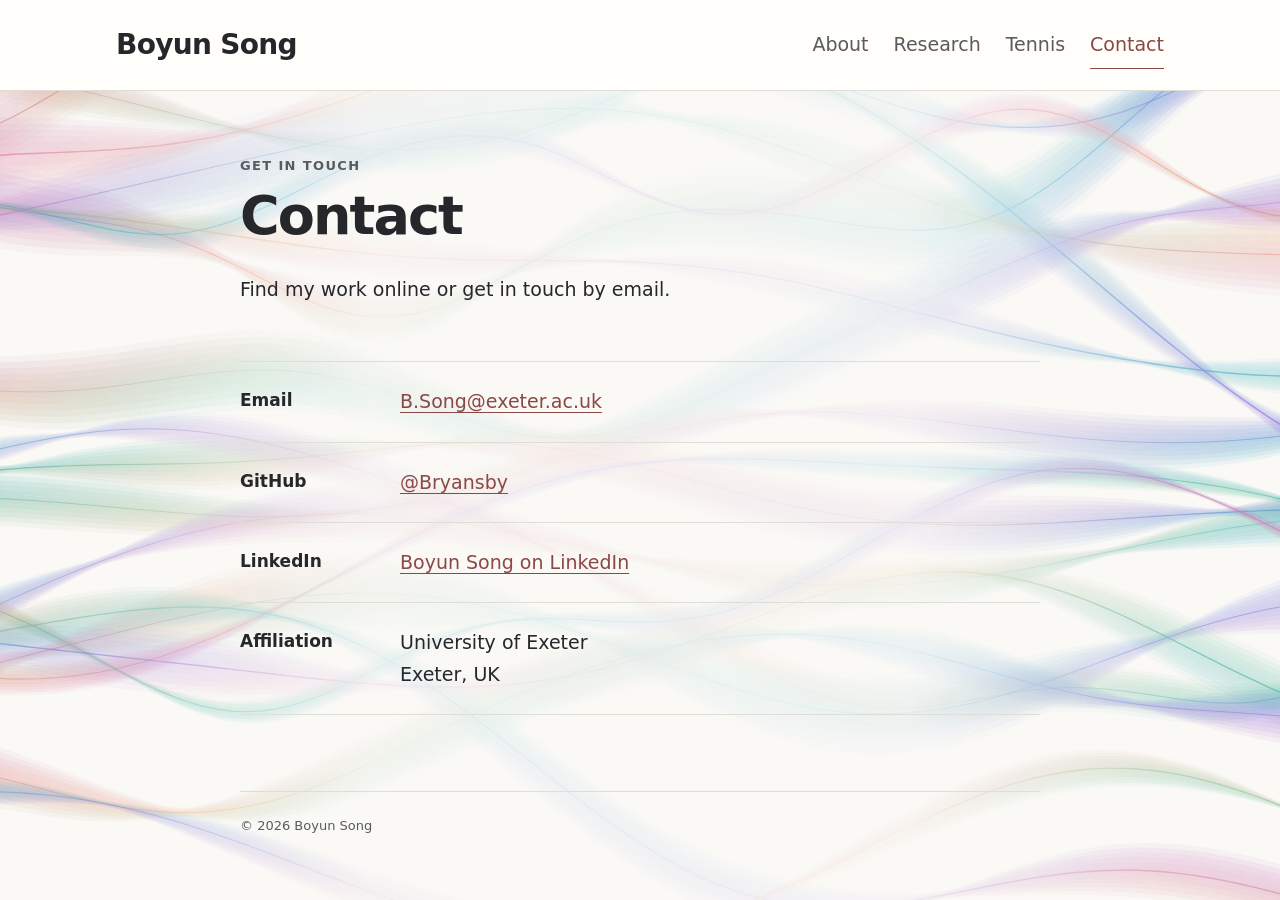
==== contact.html @ 4f1b442c "Load the refreshed typography on all pages" ====
<!doctype html>
<html lang="en">
<head>
  <meta charset="utf-8">
  <meta name="viewport" content="width=device-width, initial-scale=1">
  <meta name="description" content="Boyun Song’s personal website — research and scientific computing.">
  <link rel="canonical" href="https://bryansby.github.io/contact.html">
  <meta name="theme-color" content="#faf9f6">
  <title>Contact | Boyun Song</title>
  <link rel="icon" href="assets/favicon.svg" type="image/svg+xml">
  <link rel="stylesheet" href="assets/style.css?v=20261110-typography">
  <script src="assets/gp-background.js?v=20261110-gp-intervals-right" defer></script>
  <script src="assets/navigation.js" defer></script>
</head>
<body>
  <a class="skip-link" href="#main">Skip to content</a>
  <header class="site-header"><div class="header-inner"><a class="site-name" href="index.html">Boyun Song</a><button class="nav-toggle" type="button" aria-label="Toggle navigation" aria-expanded="false" aria-controls="site-nav" hidden><svg viewBox="0 0 24 24" width="20" height="20" fill="none" stroke="currentColor" stroke-width="1.8" stroke-linecap="round" aria-hidden="true"><path d="M4 6h16M4 12h16M4 18h16"/></svg></button><nav id="site-nav" aria-label="Main navigation"><a href="index.html">About</a><a href="research.html">Research</a><a href="tennis.html">Tennis</a><a href="contact.html" aria-current="page">Contact</a></nav></div></header>
  <main id="main" tabindex="-1">
<p class="eyebrow">GET IN TOUCH</p>
<h1>Contact</h1>
<p class="page-intro">Find my work online or get in touch by email.</p>
<section class="contact-list" aria-label="Contact details">
<div class="contact-row"><h2>Email</h2><a href="mailto:B.Song@exeter.ac.uk">B.Song@exeter.ac.uk</a></div>
<div class="contact-row"><h2>GitHub</h2><a href="https://github.com/Bryansby" target="_blank" rel="noopener noreferrer">@Bryansby</a></div>
<div class="contact-row"><h2>LinkedIn</h2><a href="https://www.linkedin.com/in/bryan-song-248195263/" target="_blank" rel="noopener noreferrer">Boyun Song on LinkedIn</a></div>
<div class="contact-row"><h2>Affiliation</h2><span>University of Exeter<br>Exeter, UK</span></div>
</section>
</main>
  <footer class="site-footer"><span>© 2026 Boyun Song</span></footer>
</body>
</html>
---- assets/style.css ----
:root {
  color-scheme: light;
  --paper: #faf9f6;
  --ink: #25272b;
  --muted: #595b5e;
  --accent: #8c4844;
  --rule: #deded6;
  --text-size: 1.1875rem;
  --small-text: .9375rem;
  --label-size: .8125rem;
  --paragraph-gap: 1.375rem;
  --section-gap: 3.5rem;
}
* { box-sizing: border-box; }
html { scroll-behavior: smooth; }
body { margin: 0; background: var(--paper); color: var(--ink); font-family: system-ui, -apple-system, "Segoe UI", sans-serif; font-size: var(--text-size); line-height: 1.65; -webkit-font-smoothing: antialiased; isolation: isolate; }
.gp-background { position: fixed; inset: 0; width: 100%; height: 100%; z-index: -1; pointer-events: none; opacity: .95; -webkit-mask-image: linear-gradient(90deg, #000 0%, rgb(0 0 0 / 85%) 10%, rgb(0 0 0 / 18%) 29%, rgb(0 0 0 / 18%) 71%, rgb(0 0 0 / 85%) 90%, #000 100%); mask-image: linear-gradient(90deg, #000 0%, rgb(0 0 0 / 85%) 10%, rgb(0 0 0 / 18%) 29%, rgb(0 0 0 / 18%) 71%, rgb(0 0 0 / 85%) 90%, #000 100%); }
a { color: var(--accent); text-underline-offset: 4px; text-decoration-thickness: 1px; }
a:hover { color: #5f2e2b; }
a:focus-visible { outline: 2px solid var(--accent); outline-offset: 5px; border-radius: 2px; }
.accent { color: var(--accent); }
.site-header { background: #fffefa; border-bottom: 1px solid var(--rule); }
.header-inner { max-width: 1120px; margin: auto; min-height: 90px; padding: 16px 36px; display: flex; align-items: center; justify-content: space-between; gap: 32px; }
.site-name { font-size: 1.75rem; color: var(--ink); font-weight: 650; text-decoration: none; letter-spacing: -.025em; }
.nav-toggle { display: none; }
nav { display: flex; flex-wrap: wrap; gap: 25px; }
nav a { color: var(--muted); font-size: 1.1875rem; text-decoration: none; padding: 7px 0; }
nav a:hover, nav a[aria-current="page"] { color: var(--accent); }
nav a[aria-current="page"] { box-shadow: 0 1px var(--accent); }
main { width: min(100% - 64px, 800px); min-height: calc(100vh - 218px); margin: 0 auto; padding: 64px 0 76px; }
.eyebrow { margin: 0 0 10px; color: var(--muted); font-size: var(--label-size); font-weight: 600; letter-spacing: .105em; }
h1, h2 { text-wrap: balance; }
h1 { margin: 0 0 1.75rem; font-size: clamp(2.5rem, 2.1rem + 2vw, 3.375rem); letter-spacing: -.035em; line-height: 1.1; font-weight: 650; }
h2 { margin: 0; font-size: clamp(1.625rem, 1.45rem + .7vw, 2rem); line-height: 1.25; letter-spacing: -.025em; font-weight: 650; }
h3 { margin: .35rem 0 .65rem; font-size: 1.375rem; font-weight: 650; line-height: 1.32; letter-spacing: -.015em; }
p { margin: 0 0 var(--paragraph-gap); }
.profile-links { display: flex; gap: 10px; flex-wrap: wrap; margin: 24px 0 30px; }
.button { display: inline-flex; align-items: center; gap: 8px; min-height: 42px; padding: 8px 13px; border: 1px solid #c7c6be; border-radius: 4px; color: #414342; font-size: var(--small-text); line-height: 1.35; font-weight: 500; text-decoration: none; background: #fffefa; }
.button:hover { border-color: var(--accent); background: #f6eeea; }
.button svg { width: 15px; height: 15px; fill: currentColor; }
.button span { color: var(--muted); margin-left: 4px; }
.lead { margin-bottom: 12px; font-size: 1.625rem; line-height: 1.3; letter-spacing: -.02em; }
.bio { max-width: 68ch; }
.profile-intro { display: grid; grid-template-columns: minmax(0, 1fr) 270px; align-items: center; gap: 48px; margin-bottom: 36px; }
.intro-copy .lead { margin-bottom: 0; }
.profile-portrait { aspect-ratio: 1; overflow: hidden; border-radius: 8px; background: #dce3e6; }
.profile-portrait img { display: block; width: 100%; height: 100%; object-fit: cover; object-position: 50% 50%; transform: scale(1.2); }
.research-photo { display: grid; grid-template-columns: 240px minmax(0, 1fr); align-items: center; gap: 36px; margin: 28px 0; }
.research-photo > img { display: block; width: 100%; height: auto; border-radius: 6px; }
.research-photo > .conference-portrait { aspect-ratio: 3 / 4; object-fit: cover; object-position: left center; filter: url(#aiuk-shadow-lift); }
.photo-title { font-size: 1.5rem; line-height: 1.3; font-weight: 600; letter-spacing: -.02em; margin-bottom: 12px; }
.tennis-carousel { display: grid; grid-template-columns: auto minmax(0, 1fr) auto; gap: 14px; margin-top: 28px; align-items: center; }
.tennis-gallery { grid-column: 2; grid-row: 1; display: flex; align-items: center; gap: 16px; min-width: 0; overflow-x: auto; scrollbar-width: none; scroll-snap-type: x mandatory; overscroll-behavior-x: contain; border-radius: 6px; }
.tennis-gallery::-webkit-scrollbar { display: none; }
.tennis-gallery figure { flex: 0 0 100%; margin: 0; min-width: 0; scroll-snap-align: start; }
.tennis-gallery img { display: block; width: 100%; height: auto; aspect-ratio: 4 / 3; max-height: 520px; object-fit: contain; border-radius: 6px; }
.tennis-crop { position: relative; overflow: hidden; width: min(100%, var(--frame-width)); aspect-ratio: var(--crop-ratio); margin-inline: auto; border-radius: 6px; }
.tennis-crop img { position: absolute; width: var(--image-width); height: var(--image-height); max-height: none; max-width: none; left: var(--image-left); top: var(--image-top); aspect-ratio: auto; object-fit: fill; border-radius: 0; }
.gallery-controls { display: contents; }
.gallery-controls[hidden] { display: none; }
.gallery-controls button { grid-row: 1; width: 48px; height: 48px; padding: 0; display: grid; place-items: center; border: 1px solid #deddd6; border-radius: 50%; background: #fffefa; color: var(--ink); font: inherit; cursor: pointer; box-shadow: 0 2px 8px rgb(0 0 0 / 6%); transition: background-color .15s, border-color .15s, color .15s; }
.gallery-controls button span { display: block; font-size: 32px; line-height: 1; margin: -3px 0 0; color: inherit; }
.gallery-controls button:hover:not(:disabled) { color: var(--accent); border-color: var(--accent); background: #f6eeea; }
#previous-photo { grid-column: 1; }
#next-photo { grid-column: 3; }
#photo-count { grid-column: 2; grid-row: 2; text-align: center; font-size: var(--small-text); color: var(--muted); }
.gallery-controls button:disabled { opacity: .28; cursor: default; box-shadow: none; background: transparent; }
.tennis-gallery:focus-visible, .gallery-controls button:focus-visible { outline: 2px solid var(--accent); outline-offset: 4px; }
.tennis-gallery figcaption { margin-top: 10px; color: var(--muted); font-size: var(--small-text); }
.photo-caption { color: var(--muted); font-size: 1.0625rem; margin-bottom: 0; }
.event-photo { margin: 28px 0 0; }
.event-photo img { display: block; width: 100%; height: auto; border-radius: 6px; }
.event-photo figcaption { margin-top: 18px; }
.placeholder { color: #74736f; }
section { margin-top: var(--section-gap); }
section > h2, .section-heading { padding-bottom: 14px; border-bottom: 1px solid var(--rule); margin-bottom: 24px; }
.section-heading { display: flex; align-items: baseline; justify-content: space-between; gap: 20px; }
.section-note { color: var(--muted); font-size: var(--label-size); letter-spacing: .08em; }
.interest-grid { display: grid; grid-template-columns: repeat(2, minmax(0, 1fr)); gap: 12px; margin: 0; padding: 0; list-style: none; }
.interest-grid li { display: flex; align-items: center; gap: 12px; padding: 16px 20px; border: 1px solid var(--rule); border-radius: 6px; background: #fffefa; font-size: 1.0625rem; line-height: 1.5; }
.interest-grid li::before { content: ""; width: 6px; height: 6px; flex-shrink: 0; border-radius: 50%; background: var(--accent); }
.news-row { display: grid; grid-template-columns: 104px 1fr; gap: 20px; padding: 14px 0; }
.news-row > :first-child { font-size: var(--small-text); padding-top: 3px; font-variant-numeric: tabular-nums; color: var(--muted); }
.news-row p { margin: 0; }
.page-intro { max-width: 65ch; }
.simple-list { padding-left: 22px; }
.simple-list li { padding-bottom: 8px; }
.entry { padding: 4px 0 30px; }
.entry p { margin-bottom: .75rem; }
.entry-meta { color: var(--muted); font-size: var(--label-size); letter-spacing: .075em; font-weight: 600; }
.entry-description { margin-top: .75rem; }
.timeline-entry { display: grid; grid-template-columns: 130px 1fr; gap: 24px; padding: 8px 0 20px; }
.timeline-entry > .entry-meta { padding-top: 9px; }
.timeline-entry p { margin-bottom: 6px; }
.text-link { font-size: 1.0625rem; }
.contact-list { border-top: 1px solid var(--rule); }
.contact-row { display: grid; grid-template-columns: 140px 1fr; gap: 20px; border-bottom: 1px solid var(--rule); padding: 24px 0; }
.contact-row h2 { font-size: 1.0625rem; letter-spacing: 0; padding-top: 4px; }
.contact-row span, .contact-row a { overflow-wrap: anywhere; }
.site-footer { width: min(100% - 64px, 800px); margin: 0 auto; border-top: 1px solid var(--rule); padding: 23px 0 30px; display: flex; justify-content: space-between; gap: 20px; color: var(--muted); font-size: var(--label-size); }
.skip-link { position: absolute; top: -100px; left: 20px; padding: 8px 16px; background: white; z-index: 2; }
.skip-link:focus { top: 12px; }
@media (max-width: 720px) {
  .gp-background { opacity: .7; }
  .profile-intro { grid-template-columns: minmax(0, 1fr) 210px; gap: 28px; }
  .profile-intro .profile-links { gap: 8px; }
  .research-photo { grid-template-columns: 200px minmax(0, 1fr); gap: 24px; }
  .header-inner { flex-wrap: wrap; min-height: 0; gap: 8px; padding: 10px 24px; }
  .nav-toggle:not([hidden]) {
    display: grid;
    place-items: center;
    width: 44px;
    height: 44px;
    padding: 0;
    border: 1px solid #c7c6be;
    border-radius: 4px;
    background: #fffefa;
    color: var(--ink);
    cursor: pointer;
  }
  .nav-toggle:focus-visible { outline: 2px solid var(--accent); outline-offset: 3px; }
  .nav-toggle:not([hidden])[aria-expanded="false"] + nav { display: none; }
  .header-inner nav { flex: 0 0 100%; flex-direction: column; gap: 0; }
  .header-inner nav a { display: flex; align-items: center; min-height: 44px; font-size: 1.125rem; padding: 6px 0; }
  .header-inner nav a[aria-current="page"] { box-shadow: none; font-weight: 600; }
  main { width: calc(100% - 48px); padding: 40px 0 55px; }
  :root { --text-size: 1.125rem; --paragraph-gap: 1.25rem; --section-gap: 2.75rem; }
  h3 { font-size: 1.25rem; }
  .news-row { grid-template-columns: 80px 1fr; gap: 12px; }
  .timeline-entry { grid-template-columns: 1fr; gap: 5px; }
  .contact-row { grid-template-columns: 1fr; gap: 7px; }
  .site-footer { width: calc(100% - 48px); }
}
@media (max-width: 560px) {
  .tennis-carousel { grid-template-columns: minmax(0, 1fr); gap: 12px; }
  .tennis-gallery, #photo-count { grid-column: 1; }
  .gallery-controls button { width: 44px; height: 44px; z-index: 1; background: rgb(255 254 250 / 94%); border-color: rgb(255 255 255 / 80%); box-shadow: 0 2px 10px rgb(0 0 0 / 18%); }
  #previous-photo { grid-column: 1; justify-self: start; margin-left: 8px; }
  #next-photo { grid-column: 1; justify-self: end; margin-right: 8px; }
  .interest-grid { grid-template-columns: 1fr; gap: 10px; }
  .profile-intro { grid-template-columns: 1fr; gap: 24px; margin-bottom: 26px; }
  .profile-intro .profile-links { display: grid; grid-template-columns: repeat(2, minmax(0, 1fr)); gap: 10px; }
  .profile-links .button { justify-content: center; min-height: 44px; }
  .news-row { grid-template-columns: 1fr; gap: 4px; }
  .profile-portrait { width: min(100%, 290px); }
  .research-photo { grid-template-columns: 1fr; gap: 20px; margin: 28px 0; }
  .research-photo > img { width: min(100%, 300px); }
}
@media (prefers-reduced-motion: reduce) { html { scroll-behavior: auto; } }
@media print {
  .site-header, .profile-links, .skip-link, .gp-background { display: none; }
  body { background: white; color: black; font-size: 12pt; }
  main { width: 100%; padding: 0; min-height: 0; }
  .site-footer { width: 100%; }
  a { color: inherit; }
}
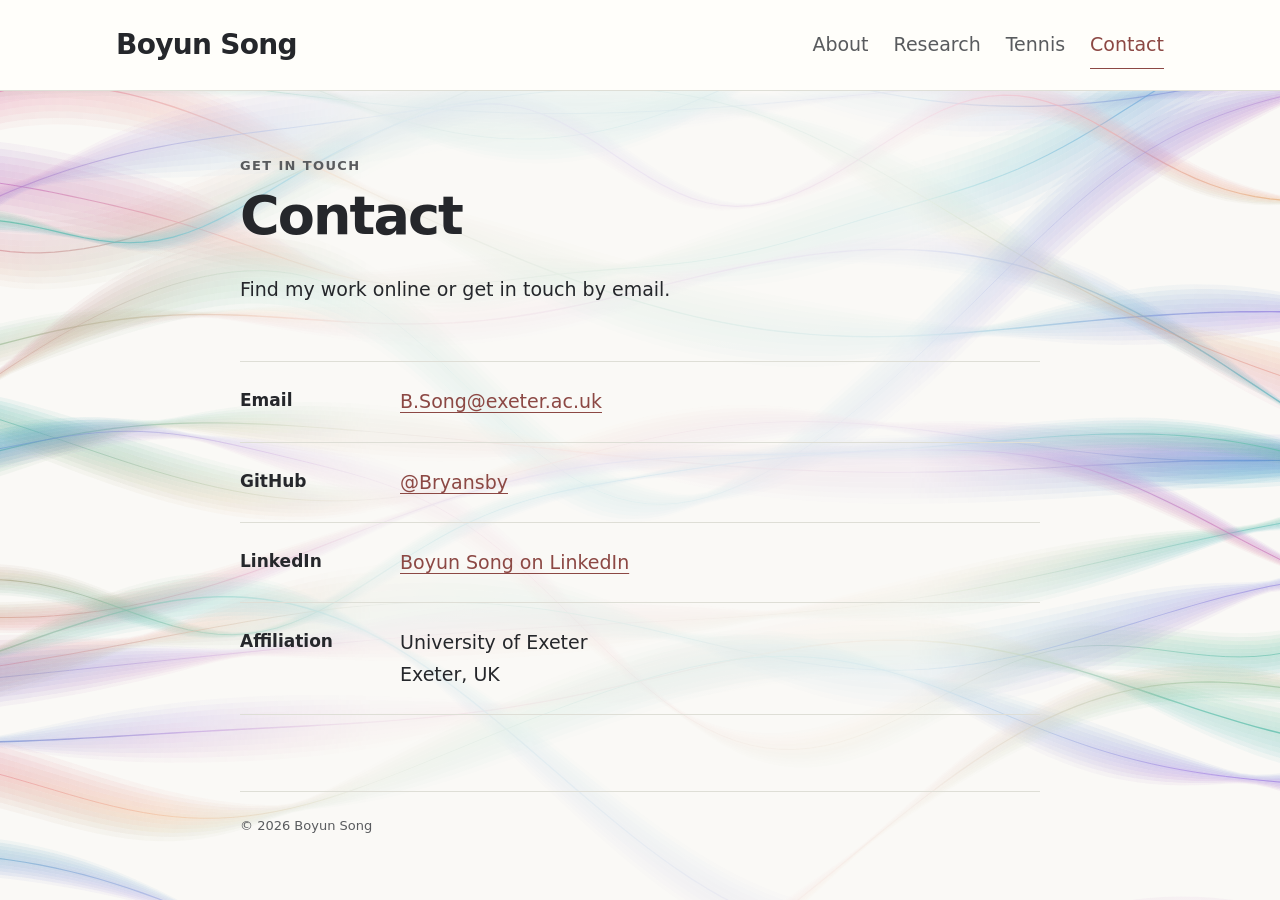
==== commit 1bf51f43: "Enable scroll reveals on the contact page" ====
--- a/contact.html
+++ b/contact.html
@@ -8,9 +8,10 @@
   <meta name="theme-color" content="#faf9f6">
   <title>Contact | Boyun Song</title>
   <link rel="icon" href="assets/favicon.svg" type="image/svg+xml">
-  <link rel="stylesheet" href="assets/style.css?v=20261110-typography">
+  <link rel="stylesheet" href="assets/style.css?v=20261110-scroll-reveal">
   <script src="assets/gp-background.js?v=20261110-gp-intervals-right" defer></script>
   <script src="assets/navigation.js" defer></script>
+  <script src="assets/scroll-reveal.js?v=20261110" defer></script>
 </head>
 <body>
   <a class="skip-link" href="#main">Skip to content</a>
--- a/assets/style.css
+++ b/assets/style.css
@@ -100,6 +100,26 @@
 .site-footer { width: min(100% - 64px, 800px); margin: 0 auto; border-top: 1px solid var(--rule); padding: 23px 0 30px; display: flex; justify-content: space-between; gap: 20px; color: var(--muted); font-size: var(--label-size); }
 .skip-link { position: absolute; top: -100px; left: 20px; padding: 8px 16px; background: white; z-index: 2; }
 .skip-link:focus { top: 12px; }
+/* Content is visible by default; JavaScript enables the scroll enhancement. */
+.reveal-word { display: inline-block; }
+.reveal-copy a { text-decoration: none; }
+.reveal-copy a .reveal-word { text-decoration: underline; text-decoration-thickness: 1px; text-underline-offset: 4px; }
+.scroll-reveals .reveal-word,
+.scroll-reveals [data-reveal] {
+  opacity: 0;
+  transform: translate3d(0, 18px, 0);
+}
+.scroll-reveals [data-reveal="image"] {
+  transform: translate3d(0, 32px, 0) scale(.985);
+}
+.scroll-reveals .is-revealed {
+  opacity: 1;
+  transform: none;
+  transition: opacity 750ms cubic-bezier(.22, 1, .36, 1), transform 900ms cubic-bezier(.22, 1, .36, 1);
+  transition-delay: var(--reveal-delay, 0ms);
+}
+.scroll-reveals [data-reveal="image"].is-revealed { transition-duration: 1000ms, 1200ms; }
+.scroll-reveals .reveal-immediate { opacity: 1; transform: none; transition: none; }
 @media (max-width: 720px) {
   .gp-background { opacity: .7; }
   .profile-intro { grid-template-columns: minmax(0, 1fr) 210px; gap: 28px; }
@@ -146,8 +166,12 @@
   .research-photo { grid-template-columns: 1fr; gap: 20px; margin: 28px 0; }
   .research-photo > img { width: min(100%, 300px); }
 }
-@media (prefers-reduced-motion: reduce) { html { scroll-behavior: auto; } }
+@media (prefers-reduced-motion: reduce) {
+  html { scroll-behavior: auto; }
+  .scroll-reveals .reveal-word, .scroll-reveals [data-reveal] { opacity: 1; transform: none; transition: none; }
+}
 @media print {
+  .scroll-reveals .reveal-word, .scroll-reveals [data-reveal] { opacity: 1; transform: none; transition: none; }
   .site-header, .profile-links, .skip-link, .gp-background { display: none; }
   body { background: white; color: black; font-size: 12pt; }
   main { width: 100%; padding: 0; min-height: 0; }
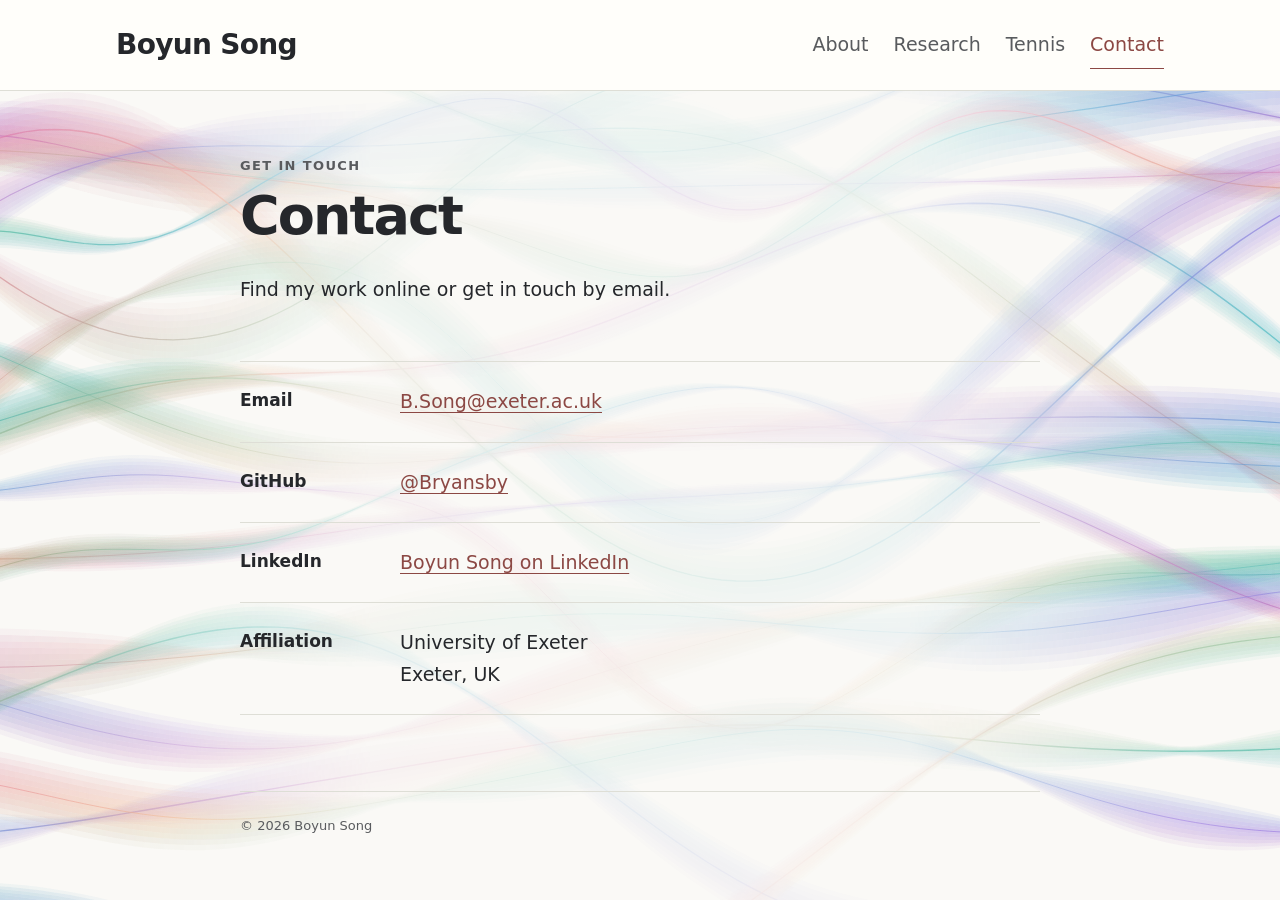
==== commit 69a0b515: "Load the scroll-linked effect on contact.html" ====
--- a/contact.html
+++ b/contact.html
@@ -8,10 +8,10 @@
   <meta name="theme-color" content="#faf9f6">
   <title>Contact | Boyun Song</title>
   <link rel="icon" href="assets/favicon.svg" type="image/svg+xml">
-  <link rel="stylesheet" href="assets/style.css?v=20261110-scroll-reveal">
+  <link rel="stylesheet" href="assets/style.css?v=20261110-scroll-sync">
   <script src="assets/gp-background.js?v=20261110-gp-intervals-right" defer></script>
   <script src="assets/navigation.js" defer></script>
-  <script src="assets/scroll-reveal.js?v=20261110" defer></script>
+  <script src="assets/scroll-reveal.js?v=20261110-scroll-sync" defer></script>
 </head>
 <body>
   <a class="skip-link" href="#main">Skip to content</a>
--- a/assets/style.css
+++ b/assets/style.css
@@ -104,22 +104,17 @@
 .reveal-word { display: inline-block; }
 .reveal-copy a { text-decoration: none; }
 .reveal-copy a .reveal-word { text-decoration: underline; text-decoration-thickness: 1px; text-underline-offset: 4px; }
-.scroll-reveals .reveal-word,
-.scroll-reveals [data-reveal] {
-  opacity: 0;
-  transform: translate3d(0, 18px, 0);
+.scroll-reveals .is-revealing {
+  opacity: var(--reveal-progress, 1);
+  transform: translateY(calc((1 - var(--reveal-progress, 1)) * var(--reveal-lift, 18px)));
 }
-.scroll-reveals [data-reveal="image"] {
-  transform: translate3d(0, 32px, 0) scale(.985);
-}
-.scroll-reveals .is-revealed {
+.scroll-reveals [data-reveal="image"] { --reveal-lift: 32px; }
+/* Links and anchor destinations are readable as soon as they receive focus. */
+.scroll-reveals .is-revealing:is(:focus-within, :target),
+.scroll-reveals :is(.reveal-copy:focus-within, :target) .is-revealing {
   opacity: 1;
   transform: none;
-  transition: opacity 750ms cubic-bezier(.22, 1, .36, 1), transform 900ms cubic-bezier(.22, 1, .36, 1);
-  transition-delay: var(--reveal-delay, 0ms);
 }
-.scroll-reveals [data-reveal="image"].is-revealed { transition-duration: 1000ms, 1200ms; }
-.scroll-reveals .reveal-immediate { opacity: 1; transform: none; transition: none; }
 @media (max-width: 720px) {
   .gp-background { opacity: .7; }
   .profile-intro { grid-template-columns: minmax(0, 1fr) 210px; gap: 28px; }
@@ -168,10 +163,10 @@
 }
 @media (prefers-reduced-motion: reduce) {
   html { scroll-behavior: auto; }
-  .scroll-reveals .reveal-word, .scroll-reveals [data-reveal] { opacity: 1; transform: none; transition: none; }
+  .scroll-reveals .is-revealing { opacity: 1; transform: none; }
 }
 @media print {
-  .scroll-reveals .reveal-word, .scroll-reveals [data-reveal] { opacity: 1; transform: none; transition: none; }
+  .scroll-reveals .is-revealing { opacity: 1; transform: none; }
   .site-header, .profile-links, .skip-link, .gp-background { display: none; }
   body { background: white; color: black; font-size: 12pt; }
   main { width: 100%; padding: 0; min-height: 0; }
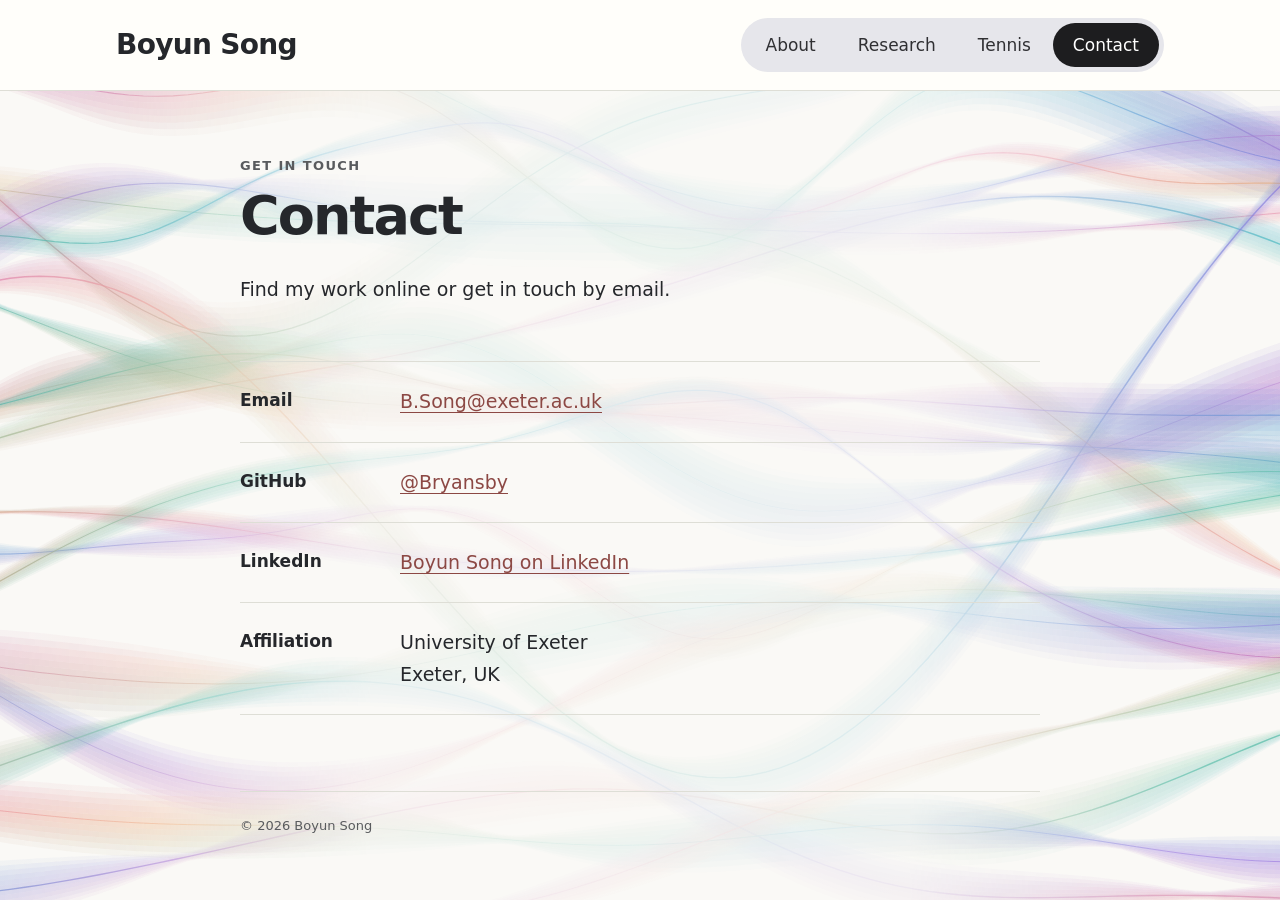
==== commit c0114813: "Use the pill selector on contact.html" ====
--- a/contact.html
+++ b/contact.html
@@ -8,14 +8,23 @@
   <meta name="theme-color" content="#faf9f6">
   <title>Contact | Boyun Song</title>
   <link rel="icon" href="assets/favicon.svg" type="image/svg+xml">
-  <link rel="stylesheet" href="assets/style.css?v=20261110-scroll-sync">
+  <link rel="stylesheet" href="assets/style.css?v=20261110-section-selector">
   <script src="assets/gp-background.js?v=20261110-gp-intervals-right" defer></script>
-  <script src="assets/navigation.js" defer></script>
   <script src="assets/scroll-reveal.js?v=20261110-scroll-sync" defer></script>
 </head>
 <body>
   <a class="skip-link" href="#main">Skip to content</a>
-  <header class="site-header"><div class="header-inner"><a class="site-name" href="index.html">Boyun Song</a><button class="nav-toggle" type="button" aria-label="Toggle navigation" aria-expanded="false" aria-controls="site-nav" hidden><svg viewBox="0 0 24 24" width="20" height="20" fill="none" stroke="currentColor" stroke-width="1.8" stroke-linecap="round" aria-hidden="true"><path d="M4 6h16M4 12h16M4 18h16"/></svg></button><nav id="site-nav" aria-label="Main navigation"><a href="index.html">About</a><a href="research.html">Research</a><a href="tennis.html">Tennis</a><a href="contact.html" aria-current="page">Contact</a></nav></div></header>
+  <header class="site-header">
+    <div class="header-inner">
+      <a class="site-name" href="index.html">Boyun Song</a>
+      <nav id="site-nav" aria-label="Main navigation">
+        <a href="index.html">About</a>
+        <a href="research.html">Research</a>
+        <a href="tennis.html">Tennis</a>
+        <a href="contact.html" aria-current="page">Contact</a>
+      </nav>
+    </div>
+  </header>
   <main id="main" tabindex="-1">
 <p class="eyebrow">GET IN TOUCH</p>
 <h1>Contact</h1>
--- a/assets/style.css
+++ b/assets/style.css
@@ -22,11 +22,32 @@
 .site-header { background: #fffefa; border-bottom: 1px solid var(--rule); }
 .header-inner { max-width: 1120px; margin: auto; min-height: 90px; padding: 16px 36px; display: flex; align-items: center; justify-content: space-between; gap: 32px; }
 .site-name { font-size: 1.75rem; color: var(--ink); font-weight: 650; text-decoration: none; letter-spacing: -.025em; }
-.nav-toggle { display: none; }
-nav { display: flex; flex-wrap: wrap; gap: 25px; }
-nav a { color: var(--muted); font-size: 1.1875rem; text-decoration: none; padding: 7px 0; }
-nav a:hover, nav a[aria-current="page"] { color: var(--accent); }
-nav a[aria-current="page"] { box-shadow: 0 1px var(--accent); }
+#site-nav {
+  display: flex;
+  gap: 2px;
+  max-width: 100%;
+  padding: 5px;
+  overflow-x: auto;
+  border-radius: 999px;
+  background: #e6e6eb;
+}
+#site-nav a {
+  display: grid;
+  flex: 0 0 auto;
+  place-items: center;
+  min-height: 44px;
+  padding: 0 20px;
+  border-radius: 999px;
+  color: #303033;
+  font-size: 1.0625rem;
+  font-weight: 500;
+  line-height: 1.2;
+  text-decoration: none;
+  white-space: nowrap;
+}
+#site-nav a:hover { background: #d9d9df; }
+#site-nav a[aria-current="page"] { background: #1d1d1f; color: #fff; }
+#site-nav a:focus-visible { outline-color: #1d1d1f; outline-offset: 1px; }
 main { width: min(100% - 64px, 800px); min-height: calc(100vh - 218px); margin: 0 auto; padding: 64px 0 76px; }
 .eyebrow { margin: 0 0 10px; color: var(--muted); font-size: var(--label-size); font-weight: 600; letter-spacing: .105em; }
 h1, h2 { text-wrap: balance; }
@@ -120,24 +141,8 @@
   .profile-intro { grid-template-columns: minmax(0, 1fr) 210px; gap: 28px; }
   .profile-intro .profile-links { gap: 8px; }
   .research-photo { grid-template-columns: 200px minmax(0, 1fr); gap: 24px; }
-  .header-inner { flex-wrap: wrap; min-height: 0; gap: 8px; padding: 10px 24px; }
-  .nav-toggle:not([hidden]) {
-    display: grid;
-    place-items: center;
-    width: 44px;
-    height: 44px;
-    padding: 0;
-    border: 1px solid #c7c6be;
-    border-radius: 4px;
-    background: #fffefa;
-    color: var(--ink);
-    cursor: pointer;
-  }
-  .nav-toggle:focus-visible { outline: 2px solid var(--accent); outline-offset: 3px; }
-  .nav-toggle:not([hidden])[aria-expanded="false"] + nav { display: none; }
-  .header-inner nav { flex: 0 0 100%; flex-direction: column; gap: 0; }
-  .header-inner nav a { display: flex; align-items: center; min-height: 44px; font-size: 1.125rem; padding: 6px 0; }
-  .header-inner nav a[aria-current="page"] { box-shadow: none; font-weight: 600; }
+  .header-inner { flex-direction: column; align-items: flex-start; min-height: 0; gap: 10px; padding: 12px 24px 16px; }
+  #site-nav a { padding-inline: clamp(7px, 2.3vw, 17px); font-size: clamp(.875rem, 3.8vw, 1.0625rem); }
   main { width: calc(100% - 48px); padding: 40px 0 55px; }
   :root { --text-size: 1.125rem; --paragraph-gap: 1.25rem; --section-gap: 2.75rem; }
   h3 { font-size: 1.25rem; }
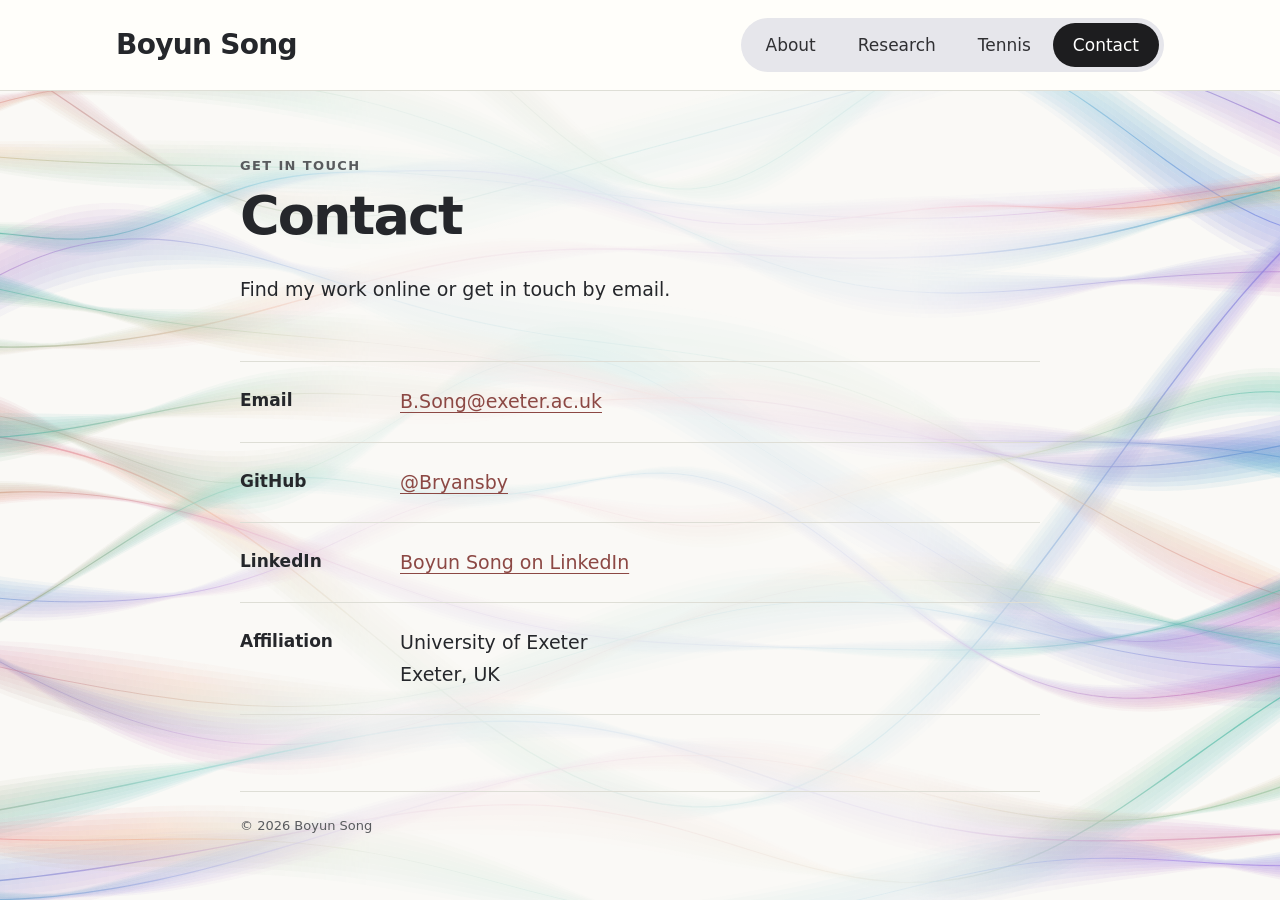
==== commit e1983377: "Enable the sliding pill on contact.html" ====
--- a/contact.html
+++ b/contact.html
@@ -8,8 +8,9 @@
   <meta name="theme-color" content="#faf9f6">
   <title>Contact | Boyun Song</title>
   <link rel="icon" href="assets/favicon.svg" type="image/svg+xml">
-  <link rel="stylesheet" href="assets/style.css?v=20261110-section-selector">
+  <link rel="stylesheet" href="assets/style.css?v=20261110-sliding-pill">
   <script src="assets/gp-background.js?v=20261110-gp-intervals-right" defer></script>
+  <script src="assets/navigation.js?v=20261110-sliding-pill" defer></script>
   <script src="assets/scroll-reveal.js?v=20261110-scroll-sync" defer></script>
 </head>
 <body>
--- a/assets/style.css
+++ b/assets/style.css
@@ -23,6 +23,8 @@
 .header-inner { max-width: 1120px; margin: auto; min-height: 90px; padding: 16px 36px; display: flex; align-items: center; justify-content: space-between; gap: 32px; }
 .site-name { font-size: 1.75rem; color: var(--ink); font-weight: 650; text-decoration: none; letter-spacing: -.025em; }
 #site-nav {
+  position: relative;
+  isolation: isolate;
   display: flex;
   gap: 2px;
   max-width: 100%;
@@ -48,6 +50,23 @@
 #site-nav a:hover { background: #d9d9df; }
 #site-nav a[aria-current="page"] { background: #1d1d1f; color: #fff; }
 #site-nav a:focus-visible { outline-color: #1d1d1f; outline-offset: 1px; }
+#site-nav .section-pill {
+  display: none;
+  position: absolute;
+  top: 0;
+  left: 0;
+  z-index: -1;
+  pointer-events: none;
+  border-radius: 999px;
+  background: #1d1d1f;
+}
+#site-nav.is-sliding .section-pill { display: block; }
+/* Keep each label legible over both the moving pill and the light track. */
+#site-nav.is-sliding a {
+  background: transparent;
+  color: #fff;
+  mix-blend-mode: difference;
+}
 main { width: min(100% - 64px, 800px); min-height: calc(100vh - 218px); margin: 0 auto; padding: 64px 0 76px; }
 .eyebrow { margin: 0 0 10px; color: var(--muted); font-size: var(--label-size); font-weight: 600; letter-spacing: .105em; }
 h1, h2 { text-wrap: balance; }
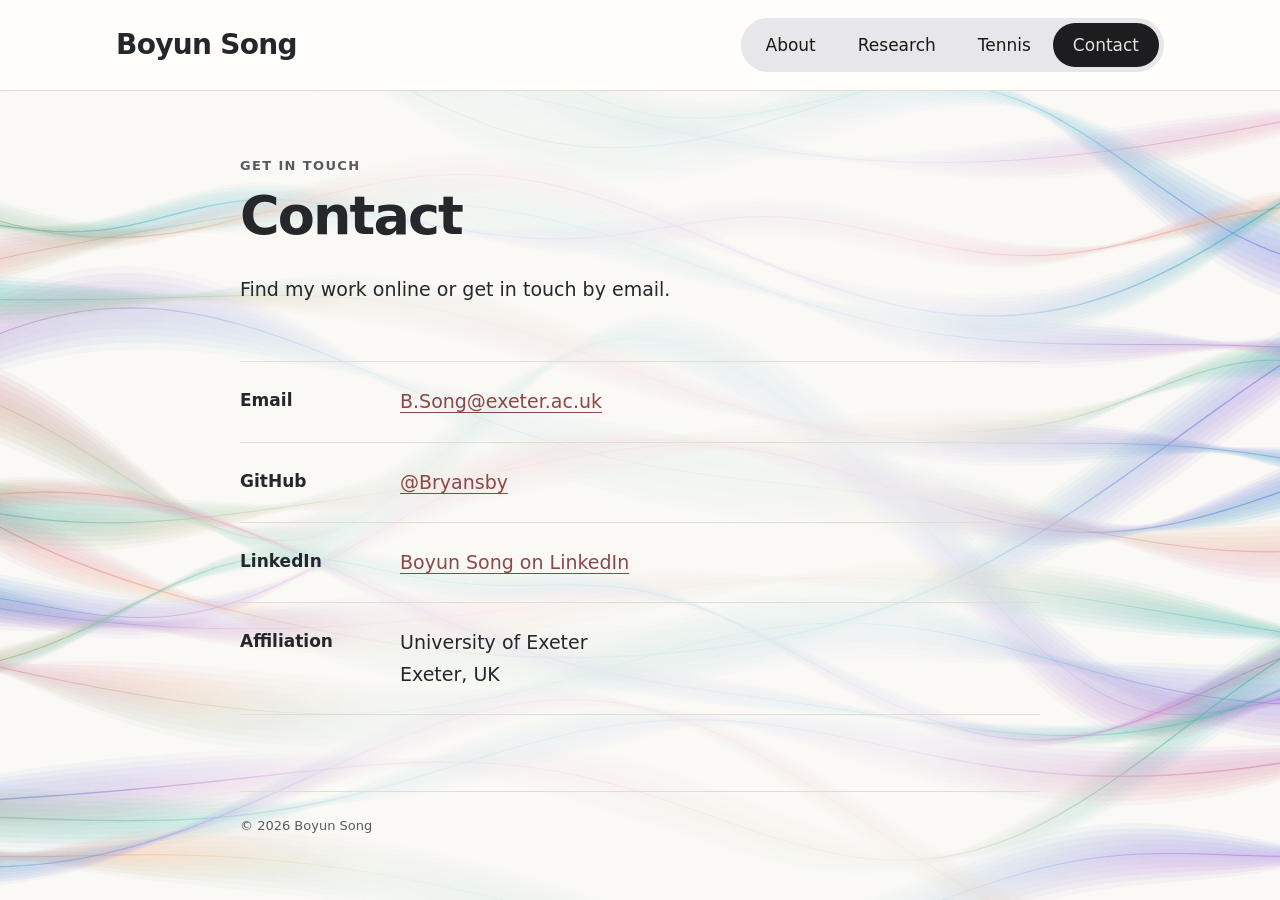
==== commit 024534c5: "Enable the page fade on contact.html" ====
--- a/contact.html
+++ b/contact.html
@@ -8,9 +8,9 @@
   <meta name="theme-color" content="#faf9f6">
   <title>Contact | Boyun Song</title>
   <link rel="icon" href="assets/favicon.svg" type="image/svg+xml">
-  <link rel="stylesheet" href="assets/style.css?v=20261110-sliding-pill">
+  <link rel="stylesheet" href="assets/style.css?v=20261110-page-fade">
   <script src="assets/gp-background.js?v=20261110-gp-intervals-right" defer></script>
-  <script src="assets/navigation.js?v=20261110-sliding-pill" defer></script>
+  <script src="assets/navigation.js?v=20261110-page-fade" defer></script>
   <script src="assets/scroll-reveal.js?v=20261110-scroll-sync" defer></script>
 </head>
 <body>
@@ -19,10 +19,10 @@
     <div class="header-inner">
       <a class="site-name" href="index.html">Boyun Song</a>
       <nav id="site-nav" aria-label="Main navigation">
-        <a href="index.html">About</a>
-        <a href="research.html">Research</a>
-        <a href="tennis.html">Tennis</a>
-        <a href="contact.html" aria-current="page">Contact</a>
+        <a href="index.html"><span class="section-label">About</span></a>
+        <a href="research.html"><span class="section-label">Research</span></a>
+        <a href="tennis.html"><span class="section-label">Tennis</span></a>
+        <a href="contact.html" aria-current="page"><span class="section-pill" aria-hidden="true"></span><span class="section-label">Contact</span></a>
       </nav>
     </div>
   </header>
--- a/assets/style.css
+++ b/assets/style.css
@@ -66,6 +66,31 @@
   background: transparent;
   color: #fff;
   mix-blend-mode: difference;
+}
+@media (prefers-reduced-motion: no-preference) {
+  @view-transition { navigation: auto; }
+
+  #site-nav.has-page-transitions a[aria-current="page"] { position: relative; background: transparent; }
+  #site-nav.has-page-transitions .section-pill { display: block; inset: 0; view-transition-name: section-pill; }
+  #site-nav.has-page-transitions .section-label { color: #fff; mix-blend-mode: difference; }
+  #site-nav.has-page-transitions a[href="index.html"] .section-label { view-transition-name: about-label; }
+  #site-nav.has-page-transitions a[href="research.html"] .section-label { view-transition-name: research-label; }
+  #site-nav.has-page-transitions a[href="tennis.html"] .section-label { view-transition-name: tennis-label; }
+  #site-nav.has-page-transitions a[href="contact.html"] .section-label { view-transition-name: contact-label; }
+
+  ::view-transition-group(*) { animation-duration: 320ms; }
+  ::view-transition-old(root), ::view-transition-new(root) { animation-timing-function: ease-in-out; }
+
+  /* Draw a single capsule while its bounds move between the two pages. */
+  ::view-transition-group(section-pill) {
+    z-index: 1;
+    border-radius: 999px;
+    background: #1d1d1f;
+    animation-timing-function: cubic-bezier(.22, 1, .36, 1);
+  }
+  ::view-transition-old(section-pill), ::view-transition-new(section-pill) { display: none; }
+  ::view-transition-group(about-label), ::view-transition-group(research-label),
+  ::view-transition-group(tennis-label), ::view-transition-group(contact-label) { z-index: 2; }
 }
 main { width: min(100% - 64px, 800px); min-height: calc(100vh - 218px); margin: 0 auto; padding: 64px 0 76px; }
 .eyebrow { margin: 0 0 10px; color: var(--muted); font-size: var(--label-size); font-weight: 600; letter-spacing: .105em; }
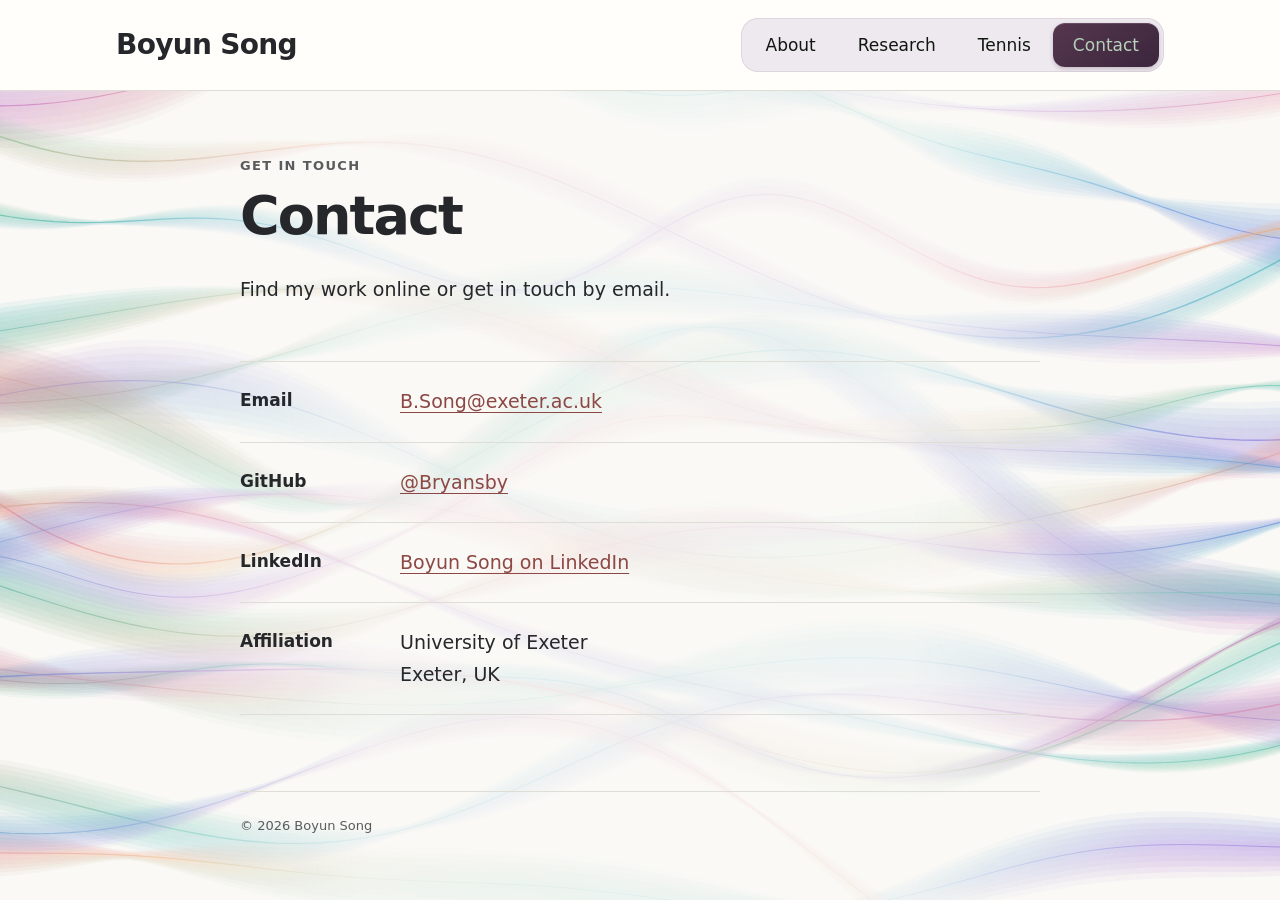
==== commit bd9bd757: "Load the plum selector on contact.html" ====
--- a/contact.html
+++ b/contact.html
@@ -8,7 +8,7 @@
   <meta name="theme-color" content="#faf9f6">
   <title>Contact | Boyun Song</title>
   <link rel="icon" href="assets/favicon.svg" type="image/svg+xml">
-  <link rel="stylesheet" href="assets/style.css?v=20261110-page-fade">
+  <link rel="stylesheet" href="assets/style.css?v=20261110-plum-selector">
   <script src="assets/gp-background.js?v=20261110-gp-intervals-right" defer></script>
   <script src="assets/navigation.js?v=20261110-page-fade" defer></script>
   <script src="assets/scroll-reveal.js?v=20261110-scroll-sync" defer></script>
--- a/assets/style.css
+++ b/assets/style.css
@@ -5,6 +5,9 @@
   --muted: #595b5e;
   --accent: #8c4844;
   --rule: #deded6;
+  --section-highlight: linear-gradient(145deg, #55374e, #3b263d);
+  --section-radius: 12px;
+  --section-shadow: 0 2px 4px rgb(59 38 61 / 22%), inset 0 1px rgb(255 255 255 / 13%);
   --text-size: 1.1875rem;
   --small-text: .9375rem;
   --label-size: .8125rem;
@@ -30,8 +33,9 @@
   max-width: 100%;
   padding: 5px;
   overflow-x: auto;
-  border-radius: 999px;
-  background: #e6e6eb;
+  border-radius: calc(var(--section-radius) + 5px);
+  background: #eee8ef;
+  box-shadow: inset 0 0 0 1px rgb(85 55 78 / 10%);
 }
 #site-nav a {
   display: grid;
@@ -39,17 +43,21 @@
   place-items: center;
   min-height: 44px;
   padding: 0 20px;
-  border-radius: 999px;
-  color: #303033;
+  border-radius: var(--section-radius);
+  color: #3d303d;
   font-size: 1.0625rem;
   font-weight: 500;
   line-height: 1.2;
   text-decoration: none;
   white-space: nowrap;
 }
-#site-nav a:hover { background: #d9d9df; }
-#site-nav a[aria-current="page"] { background: #1d1d1f; color: #fff; }
-#site-nav a:focus-visible { outline-color: #1d1d1f; outline-offset: 1px; }
+#site-nav a:hover { background: #e1d6e2; }
+#site-nav a[aria-current="page"], #site-nav .section-pill {
+  background: var(--section-highlight);
+  box-shadow: var(--section-shadow);
+}
+#site-nav a[aria-current="page"] { color: #fff; }
+#site-nav a:focus-visible { outline-color: #55374e; outline-offset: 1px; }
 #site-nav .section-pill {
   display: none;
   position: absolute;
@@ -57,20 +65,20 @@
   left: 0;
   z-index: -1;
   pointer-events: none;
-  border-radius: 999px;
-  background: #1d1d1f;
+  border-radius: var(--section-radius);
 }
 #site-nav.is-sliding .section-pill { display: block; }
 /* Keep each label legible over both the moving pill and the light track. */
 #site-nav.is-sliding a {
   background: transparent;
+  box-shadow: none;
   color: #fff;
   mix-blend-mode: difference;
 }
 @media (prefers-reduced-motion: no-preference) {
   @view-transition { navigation: auto; }
 
-  #site-nav.has-page-transitions a[aria-current="page"] { position: relative; background: transparent; }
+  #site-nav.has-page-transitions a[aria-current="page"] { position: relative; background: transparent; box-shadow: none; }
   #site-nav.has-page-transitions .section-pill { display: block; inset: 0; view-transition-name: section-pill; }
   #site-nav.has-page-transitions .section-label { color: #fff; mix-blend-mode: difference; }
   #site-nav.has-page-transitions a[href="index.html"] .section-label { view-transition-name: about-label; }
@@ -81,11 +89,12 @@
   ::view-transition-group(*) { animation-duration: 320ms; }
   ::view-transition-old(root), ::view-transition-new(root) { animation-timing-function: ease-in-out; }
 
-  /* Draw a single capsule while its bounds move between the two pages. */
+  /* Use the same highlight while its bounds move between pages. */
   ::view-transition-group(section-pill) {
     z-index: 1;
-    border-radius: 999px;
-    background: #1d1d1f;
+    border-radius: var(--section-radius);
+    background: var(--section-highlight);
+    box-shadow: var(--section-shadow);
     animation-timing-function: cubic-bezier(.22, 1, .36, 1);
   }
   ::view-transition-old(section-pill), ::view-transition-new(section-pill) { display: none; }
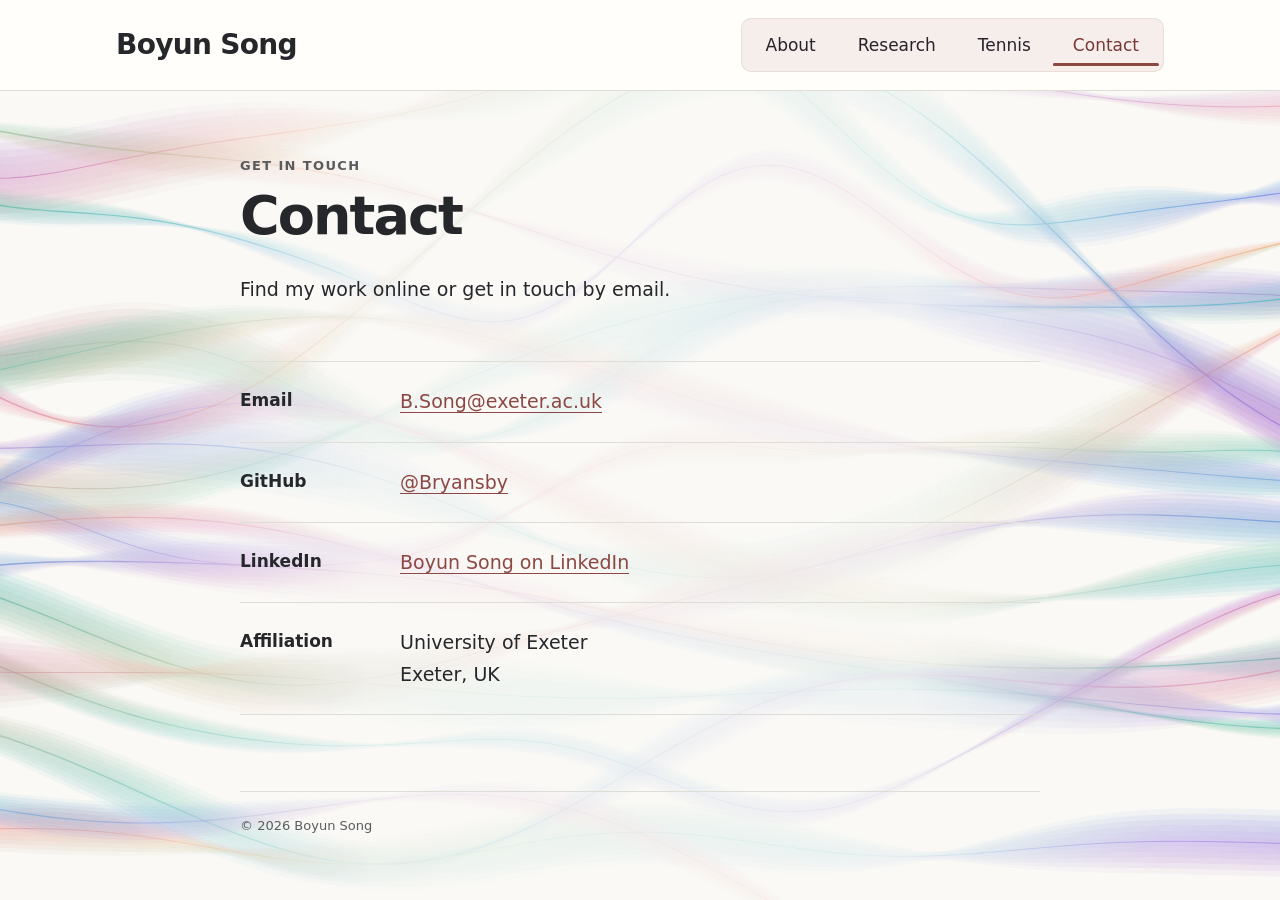
==== commit 8d4e79f1: "Load the Clay underline on contact.html" ====
--- a/contact.html
+++ b/contact.html
@@ -8,7 +8,7 @@
   <meta name="theme-color" content="#faf9f6">
   <title>Contact | Boyun Song</title>
   <link rel="icon" href="assets/favicon.svg" type="image/svg+xml">
-  <link rel="stylesheet" href="assets/style.css?v=20261110-plum-selector">
+  <link rel="stylesheet" href="assets/style.css?v=20261110-clay-underline">
   <script src="assets/gp-background.js?v=20261110-gp-intervals-right" defer></script>
   <script src="assets/navigation.js?v=20261110-page-fade" defer></script>
   <script src="assets/scroll-reveal.js?v=20261110-scroll-sync" defer></script>
--- a/assets/style.css
+++ b/assets/style.css
@@ -5,9 +5,7 @@
   --muted: #595b5e;
   --accent: #8c4844;
   --rule: #deded6;
-  --section-highlight: linear-gradient(145deg, #55374e, #3b263d);
-  --section-radius: 12px;
-  --section-shadow: 0 2px 4px rgb(59 38 61 / 22%), inset 0 1px rgb(255 255 255 / 13%);
+  --section-underline: inset(calc(100% - 4px) 0 1px round 2px);
   --text-size: 1.1875rem;
   --small-text: .9375rem;
   --label-size: .8125rem;
@@ -33,73 +31,60 @@
   max-width: 100%;
   padding: 5px;
   overflow-x: auto;
-  border-radius: calc(var(--section-radius) + 5px);
-  background: #eee8ef;
-  box-shadow: inset 0 0 0 1px rgb(85 55 78 / 10%);
+  border-radius: 10px;
+  background: #f5eeeb;
+  box-shadow: inset 0 0 0 1px rgb(140 72 68 / 10%);
 }
 #site-nav a {
+  position: relative;
   display: grid;
   flex: 0 0 auto;
   place-items: center;
   min-height: 44px;
   padding: 0 20px;
-  border-radius: var(--section-radius);
-  color: #3d303d;
+  border-radius: 5px;
+  color: #28232a;
   font-size: 1.0625rem;
   font-weight: 500;
   line-height: 1.2;
   text-decoration: none;
   white-space: nowrap;
 }
-#site-nav a:hover { background: #e1d6e2; }
-#site-nav a[aria-current="page"], #site-nav .section-pill {
-  background: var(--section-highlight);
-  box-shadow: var(--section-shadow);
-}
-#site-nav a[aria-current="page"] { color: #fff; }
-#site-nav a:focus-visible { outline-color: #55374e; outline-offset: 1px; }
+#site-nav a:hover { background: #eee2df; }
+#site-nav a[aria-current="page"] { color: #783834; }
+#site-nav a:focus-visible { outline-offset: 1px; }
+#site-nav a[aria-current="page"]::after, #site-nav .section-pill {
+  position: absolute;
+  pointer-events: none;
+  background: var(--accent);
+  clip-path: var(--section-underline);
+}
+#site-nav a[aria-current="page"]::after { content: ""; inset: 0; }
 #site-nav .section-pill {
   display: none;
-  position: absolute;
   top: 0;
   left: 0;
-  z-index: -1;
-  pointer-events: none;
-  border-radius: var(--section-radius);
+  z-index: 1;
 }
 #site-nav.is-sliding .section-pill { display: block; }
-/* Keep each label legible over both the moving pill and the light track. */
-#site-nav.is-sliding a {
-  background: transparent;
-  box-shadow: none;
-  color: #fff;
-  mix-blend-mode: difference;
-}
+#site-nav.is-sliding a[aria-current="page"]::after { content: none; }
 @media (prefers-reduced-motion: no-preference) {
   @view-transition { navigation: auto; }
 
-  #site-nav.has-page-transitions a[aria-current="page"] { position: relative; background: transparent; box-shadow: none; }
+  #site-nav.has-page-transitions a[aria-current="page"]::after { content: none; }
   #site-nav.has-page-transitions .section-pill { display: block; inset: 0; view-transition-name: section-pill; }
-  #site-nav.has-page-transitions .section-label { color: #fff; mix-blend-mode: difference; }
-  #site-nav.has-page-transitions a[href="index.html"] .section-label { view-transition-name: about-label; }
-  #site-nav.has-page-transitions a[href="research.html"] .section-label { view-transition-name: research-label; }
-  #site-nav.has-page-transitions a[href="tennis.html"] .section-label { view-transition-name: tennis-label; }
-  #site-nav.has-page-transitions a[href="contact.html"] .section-label { view-transition-name: contact-label; }
 
   ::view-transition-group(*) { animation-duration: 320ms; }
   ::view-transition-old(root), ::view-transition-new(root) { animation-timing-function: ease-in-out; }
 
-  /* Use the same highlight while its bounds move between pages. */
+  /* Move the underline with the link bounds, independently of the page fade. */
   ::view-transition-group(section-pill) {
     z-index: 1;
-    border-radius: var(--section-radius);
-    background: var(--section-highlight);
-    box-shadow: var(--section-shadow);
+    background: var(--accent);
+    clip-path: var(--section-underline);
     animation-timing-function: cubic-bezier(.22, 1, .36, 1);
   }
   ::view-transition-old(section-pill), ::view-transition-new(section-pill) { display: none; }
-  ::view-transition-group(about-label), ::view-transition-group(research-label),
-  ::view-transition-group(tennis-label), ::view-transition-group(contact-label) { z-index: 2; }
 }
 main { width: min(100% - 64px, 800px); min-height: calc(100vh - 218px); margin: 0 auto; padding: 64px 0 76px; }
 .eyebrow { margin: 0 0 10px; color: var(--muted); font-size: var(--label-size); font-weight: 600; letter-spacing: .105em; }
